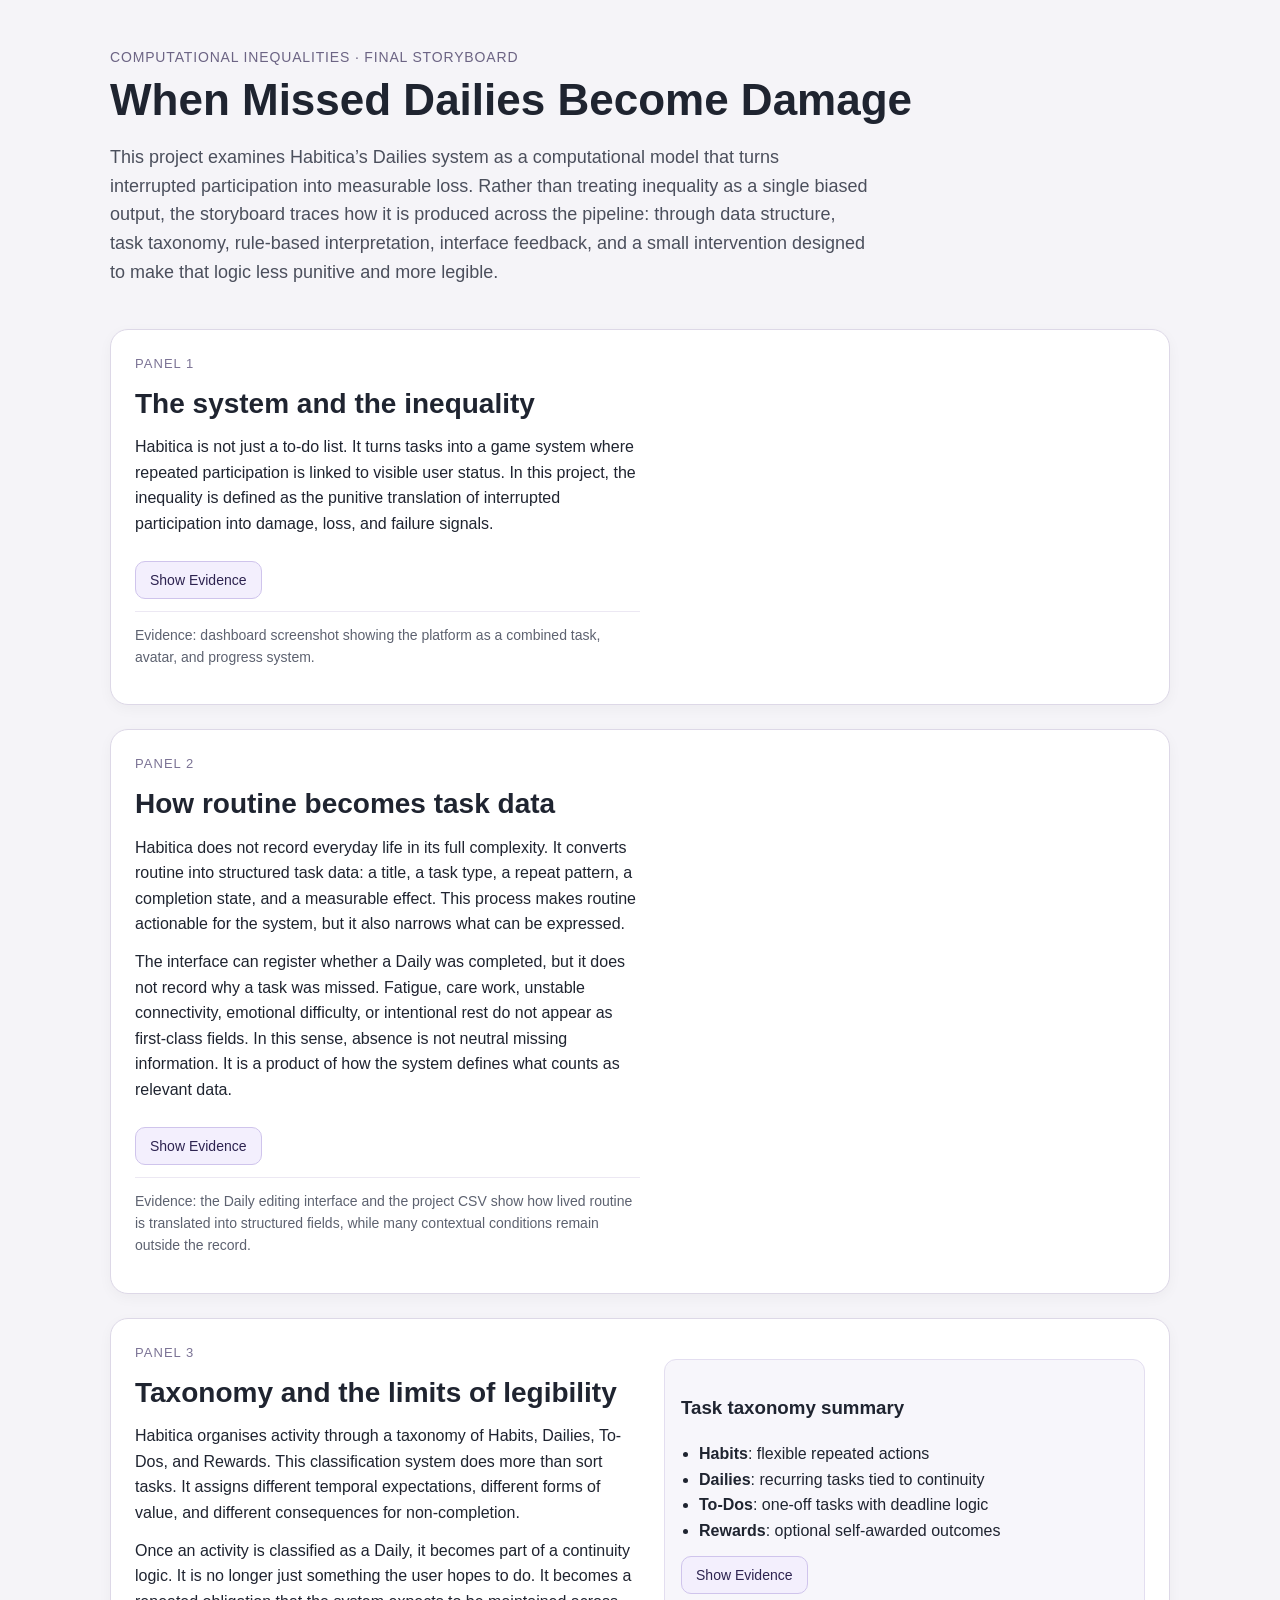
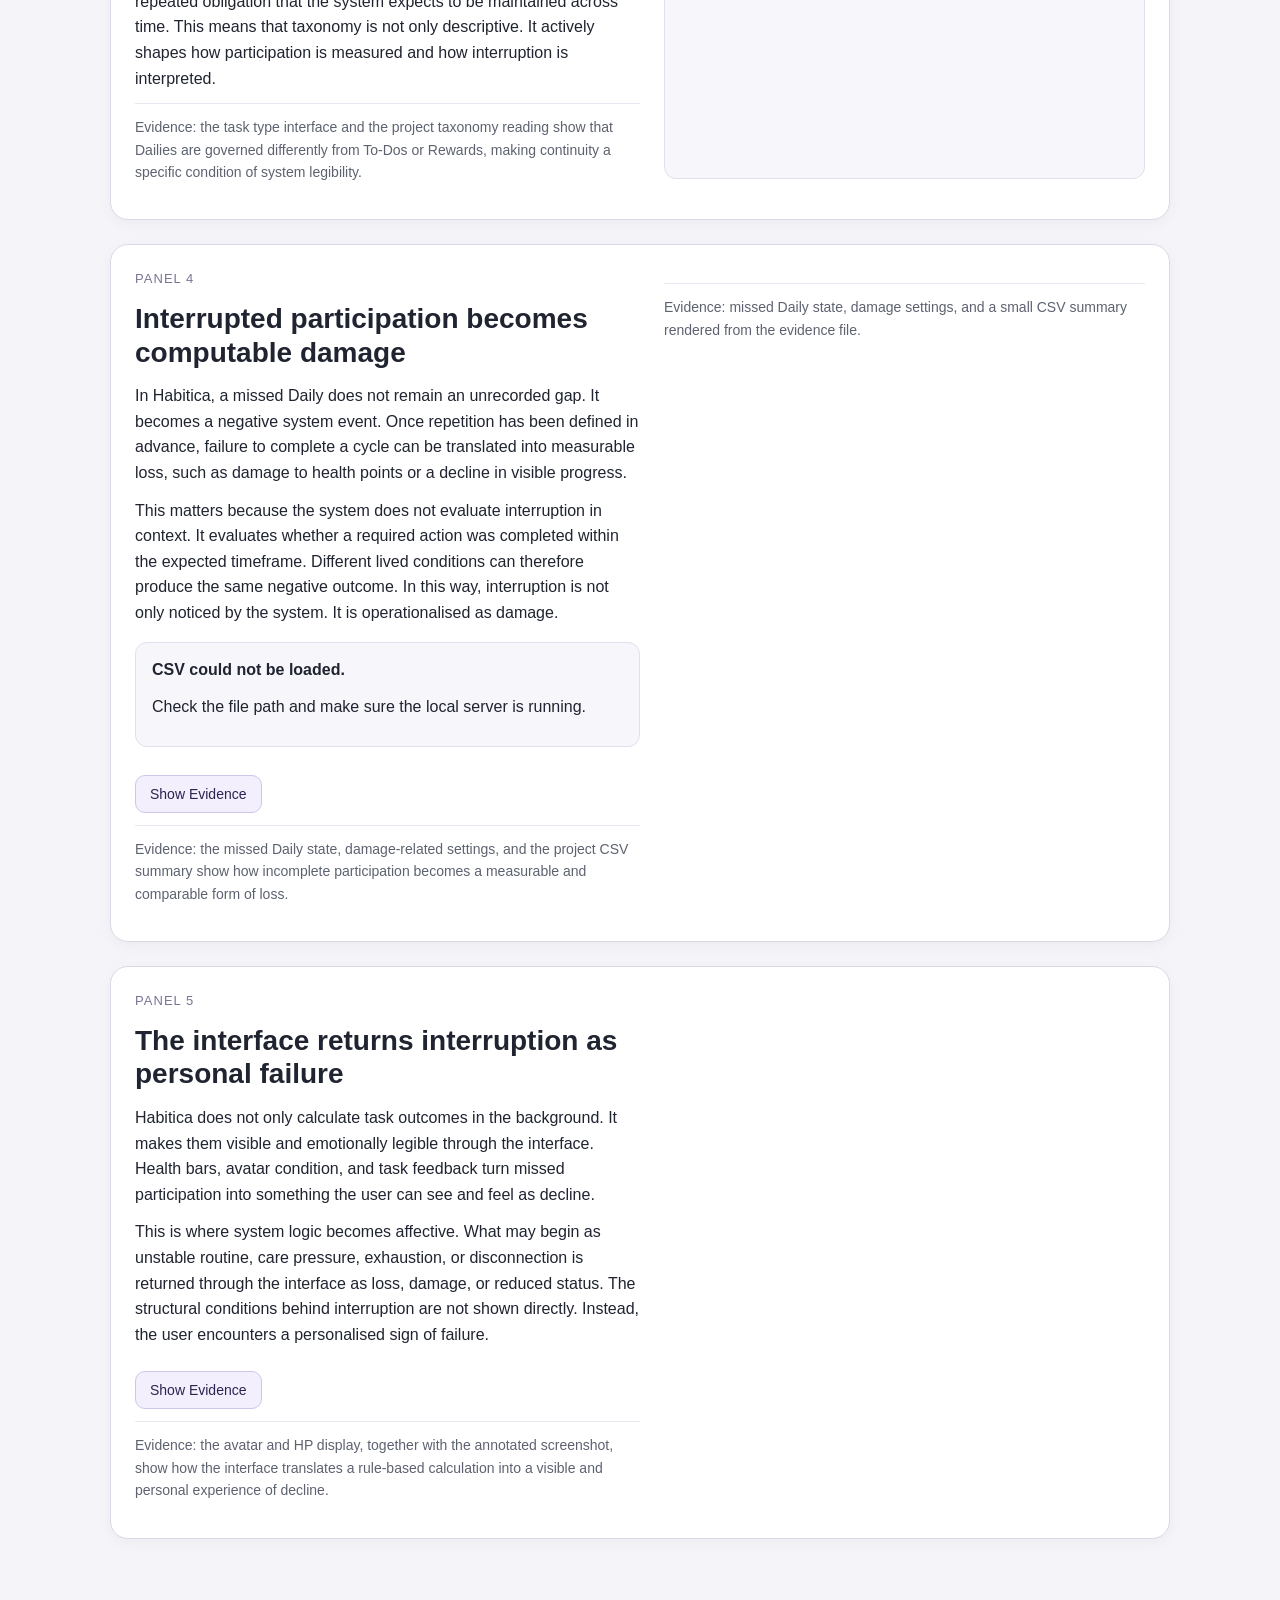
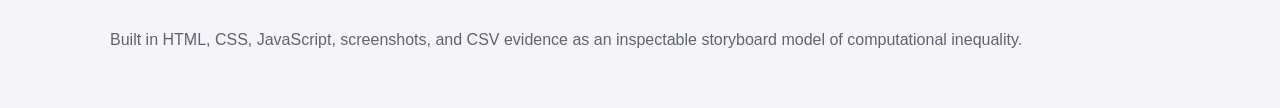
==== index.html @ dac3f4ac "add" ====
<!DOCTYPE html>
<html lang="en">
<head>
    <meta charset="UTF-8" />
    <meta name="viewport" content="width=device-width, initial-scale=1.0" />
    <title>When Missed Dailies Become Damage</title>
    <link rel="stylesheet" href="style.css" />
</head>
<body>
    <header class="site-header">
    <p class="eyebrow">Computational Inequalities · Final Storyboard</p>
    <h1>When Missed Dailies Become Damage</h1>
    <p class="intro">
    This project examines Habitica’s Dailies system as a computational model that turns interrupted participation into measurable loss. Rather than
    treating inequality as a single biased output, the storyboard traces how it is produced across the pipeline: through data structure, task taxonomy,
    rule-based interpretation, interface feedback, and a small intervention designed to make that logic less punitive and more legible.
    </p>
</header>

    <main class="storyboard">
    <section class="panel">
        <div class="panel-text">
        <p class="panel-number">Panel 1</p>
        <h2>The system and the inequality</h2>
        <p>
            Habitica is not just a to-do list. It turns tasks into a game system where repeated participation is linked to visible user status. In this project, the inequality is defined as the punitive translation of interrupted participation into damage, loss, and failure signals.
        </p>
        <button class="toggle-btn" data-target="evidence-1">Show Evidence</button>
        <p class="caption">
            Evidence: dashboard screenshot showing the platform as a combined task, avatar, and progress system.
        </p>
        </div>
        <div class="panel-media hidden-panel" id="evidence-1">
    <img src="00_evidence/screenshots/01_dashboard.png" alt="Habitica dashboard notes" />
</div>
    </section>

    <section class="panel">
        <div class="panel-text">
    <p class="panel-number">Panel 2</p>
    <h2>How routine becomes task data</h2>
    <p>
    Habitica does not record everyday life in its full complexity. It converts
    routine into structured task data: a title, a task type, a repeat pattern,
    a completion state, and a measurable effect. This process makes routine
    actionable for the system, but it also narrows what can be expressed.
    </p>
    <p>
    The interface can register whether a Daily was completed, but it does not
    record why a task was missed. Fatigue, care work, unstable connectivity,
    emotional difficulty, or intentional rest do not appear as first-class
    fields. In this sense, absence is not neutral missing information. It is a
    product of how the system defines what counts as relevant data.
    </p>
    <button class="toggle-btn" data-target="evidence-2">Show Evidence</button>
    <p class="caption">
    Evidence: the Daily editing interface and the project CSV show how lived
    routine is translated into structured fields, while many contextual
    conditions remain outside the record.
    </p>
</div>
        <div class="panel-media two-up hidden-panel" id="evidence-2">
        <img src="00_evidence/screenshots/03_edit_daily.jpg" alt="Edit Daily interface screenshot" />
        <img src="00_evidence/screenshots/02_dailies_list.png" alt="Dailies list screenshot" />
        </div>
    </section>

    <section class="panel">
        <div class="panel-text">
    <p class="panel-number">Panel 3</p>
    <h2>Taxonomy and the limits of legibility</h2>
    <p>
    Habitica organises activity through a taxonomy of Habits, Dailies, To-Dos,
    and Rewards. This classification system does more than sort tasks. It
    assigns different temporal expectations, different forms of value, and
    different consequences for non-completion.
    </p>
    <p>
    Once an activity is classified as a Daily, it becomes part of a continuity
    logic. It is no longer just something the user hopes to do. It becomes a
    repeated obligation that the system expects to be maintained across time.
    This means that taxonomy is not only descriptive. It actively shapes how
    participation is measured and how interruption is interpreted.
    </p>
    <p class="caption">
    Evidence: the task type interface and the project taxonomy reading show that
    Dailies are governed differently from To-Dos or Rewards, making continuity
    a specific condition of system legibility.
    </p>
</div>
        <div class="panel-media hidden-panel" id="evidence-3">
        <img src="00_evidence/screenshots/05_task_types.png" alt="Task types screenshot" />
        </div>
        <div class="mini-stats">
    <h3>Task taxonomy summary</h3>
    <ul>
    <li><strong>Habits</strong>: flexible repeated actions</li>
    <li><strong>Dailies</strong>: recurring tasks tied to continuity</li>
    <li><strong>To-Dos</strong>: one-off tasks with deadline logic</li>
    <li><strong>Rewards</strong>: optional self-awarded outcomes</li>
    </ul>
    <button class="toggle-btn" data-target="evidence-3">Show Evidence</button>
</div>
    </section>

    <section class="panel">
        <div class="panel-text">
    <p class="panel-number">Panel 4</p>
    <h2>Interrupted participation becomes computable damage</h2>
    <p>
    In Habitica, a missed Daily does not remain an unrecorded gap. It becomes a
    negative system event. Once repetition has been defined in advance, failure
    to complete a cycle can be translated into measurable loss, such as damage
    to health points or a decline in visible progress.
    </p>
    <p>
    This matters because the system does not evaluate interruption in context.
    It evaluates whether a required action was completed within the expected
    timeframe. Different lived conditions can therefore produce the same
    negative outcome. In this way, interruption is not only noticed by the
    system. It is operationalised as damage.
    </p>
    <div class="mini-stats" id="csv-summary">
    <p>Loading CSV summary…</p>
    </div>
    <button class="toggle-btn" data-target="evidence-4">Show Evidence</button>
    <p class="caption">
    Evidence: the missed Daily state, damage-related settings, and the project
    CSV summary show how incomplete participation becomes a measurable and
    comparable form of loss.
    </p>
</div>
        <p class="caption">
            Evidence: missed Daily state, damage settings, and a small CSV summary
            rendered from the evidence file.
        </p>
        </div>
        <div class="panel-media two-up hidden-panel" id="evidence-4">
        <img src="00_evidence/screenshots/07_missed_daily_state.png" alt="Missed daily state screenshot" />
        <img src="00_evidence/screenshots/06_settings_pause_damage.jpg" alt="Pause damage setting screenshot" />
        </div>
    </section>

    <section class="panel">
        <div class="panel-text">
    <p class="panel-number">Panel 5</p>
    <h2>The interface returns interruption as personal failure</h2>
    <p>
    Habitica does not only calculate task outcomes in the background. It makes
    them visible and emotionally legible through the interface. Health bars,
    avatar condition, and task feedback turn missed participation into
    something the user can see and feel as decline.
    </p>
    <p>
    This is where system logic becomes affective. What may begin as unstable
    routine, care pressure, exhaustion, or disconnection is returned through
    the interface as loss, damage, or reduced status. The structural conditions
    behind interruption are not shown directly. Instead, the user encounters a
    personalised sign of failure.
    </p>
    <button class="toggle-btn" data-target="evidence-5">Show Evidence</button>
    <p class="caption">
    Evidence: the avatar and HP display, together with the annotated screenshot,
    show how the interface translates a rule-based calculation into a visible
    and personal experience of decline.
    </p>
</div>
        <div class="panel-media two-up hidden-panel" id="evidence-5">
        <img src="00_evidence/screenshots/04_avatar_hp.jpg" alt="Avatar and HP screenshot" />
        <img src="00_evidence/screenshots/08_notes.png" alt="Annotated screenshot" />
        </div>
    </section>
    </main>

    <footer class="site-footer">
    <p>
    Built in HTML, CSS, JavaScript, screenshots, and CSV evidence as an
    inspectable storyboard model of computational inequality.
    </p>
</footer>

    <script src="script.js"></script>
</body>
</html>
---- style.css ----
* {
    box-sizing: border-box;
}

body {
    margin: 0;
    font-family: Arial, Helvetica, sans-serif;
    color: #1f2430;
    background: #f5f4f8;
    line-height: 1.6;
}

.site-header,
.site-footer {
    max-width: 1100px;
    margin: 0 auto;
    padding: 32px 20px 16px;
}

.eyebrow {
    font-size: 14px;
    text-transform: uppercase;
    letter-spacing: 0.06em;
    color: #6c6484;
    margin-bottom: 8px;
}

h1 {
    font-size: 44px;
    line-height: 1.1;
    margin: 0 0 12px;
}

.intro {
    max-width: 760px;
    font-size: 18px;
    color: #4b4f5c;
}

.storyboard {
    max-width: 1100px;
    margin: 0 auto;
    padding: 8px 20px 48px;
}

.panel {
    display: grid;
    grid-template-columns: 1.05fr 1fr;
    gap: 24px;
    background: #ffffff;
    border: 1px solid #ddd8e7;
    border-radius: 18px;
    padding: 24px;
    margin-bottom: 24px;
    box-shadow: 0 4px 14px rgba(0, 0, 0, 0.04);
}

.panel-number {
    font-size: 13px;
    text-transform: uppercase;
    letter-spacing: 0.08em;
    color: #7b7395;
    margin: 0 0 6px;
}

.panel h2 {
    font-size: 28px;
    margin-top: 0;
    margin-bottom: 14px;
    line-height: 1.2;
}

.panel-text p {
    margin-top: 0;
    margin-bottom: 12px;
}

.caption {
    font-size: 14px;
    color: #5d6270;
    border-top: 1px solid #ece8f3;
    padding-top: 12px;
}

.panel-media {
    display: flex;
    align-items: center;
    justify-content: center;
}

.panel-media img {
    width: 100%;
    max-height: 460px;
    object-fit: contain;
    border: 1px solid #e8e3ef;
    border-radius: 12px;
    background: #faf9fc;
}

.two-up {
    display: grid;
    grid-template-columns: 1fr;
    gap: 14px;
}

.mini-stats {
    background: #f7f6fb;
    border: 1px solid #e3def0;
    border-radius: 12px;
    padding: 14px 16px;
    margin: 16px 0;
}

.mini-stats ul {
    margin: 8px 0 0;
    padding-left: 18px;
}

.intervention {
    border-color: #cfc4ec;
    background: #fcfbff;
}

.toc-box {
    background: #f3effd;
    border-left: 5px solid #7a5fd1;
    padding: 14px 16px;
    border-radius: 10px;
    margin: 16px 0;
}

.toc-box h3 {
    margin-top: 0;
    margin-bottom: 8px;
}

.before-after {
    display: grid;
    grid-template-columns: 1fr 1fr;
    gap: 16px;
    width: 100%;
}

.mock-card {
    border: 1px solid #ddd8e7;
    border-radius: 14px;
    padding: 18px;
    background: #ffffff;
    min-height: 200px;
}

.mock-card h3 {
    margin-top: 0;
}

.site-footer {
    padding-top: 0;
    padding-bottom: 40px;
    color: #5f6470;
}

@media (max-width: 860px) {
    .panel {
    grid-template-columns: 1fr;
    }

    .before-after {
    grid-template-columns: 1fr;
    }

    h1 {
    font-size: 34px;
    }

    .panel h2 {
    font-size: 24px;
    }
}
.hidden-panel {
  display: none;
}

.toggle-btn,
.switch-btn {
  margin: 12px 10px 12px 0;
  padding: 10px 14px;
  border: 1px solid #cfc4ec;
  border-radius: 10px;
  background: #f3effd;
  color: #2d2350;
  cursor: pointer;
  font-size: 14px;
}

.toggle-btn:hover,
.switch-btn:hover {
  background: #e8e0fb;
}

.toggle-btn.active,
.switch-btn.active {
  background: #dcd0fb;
}
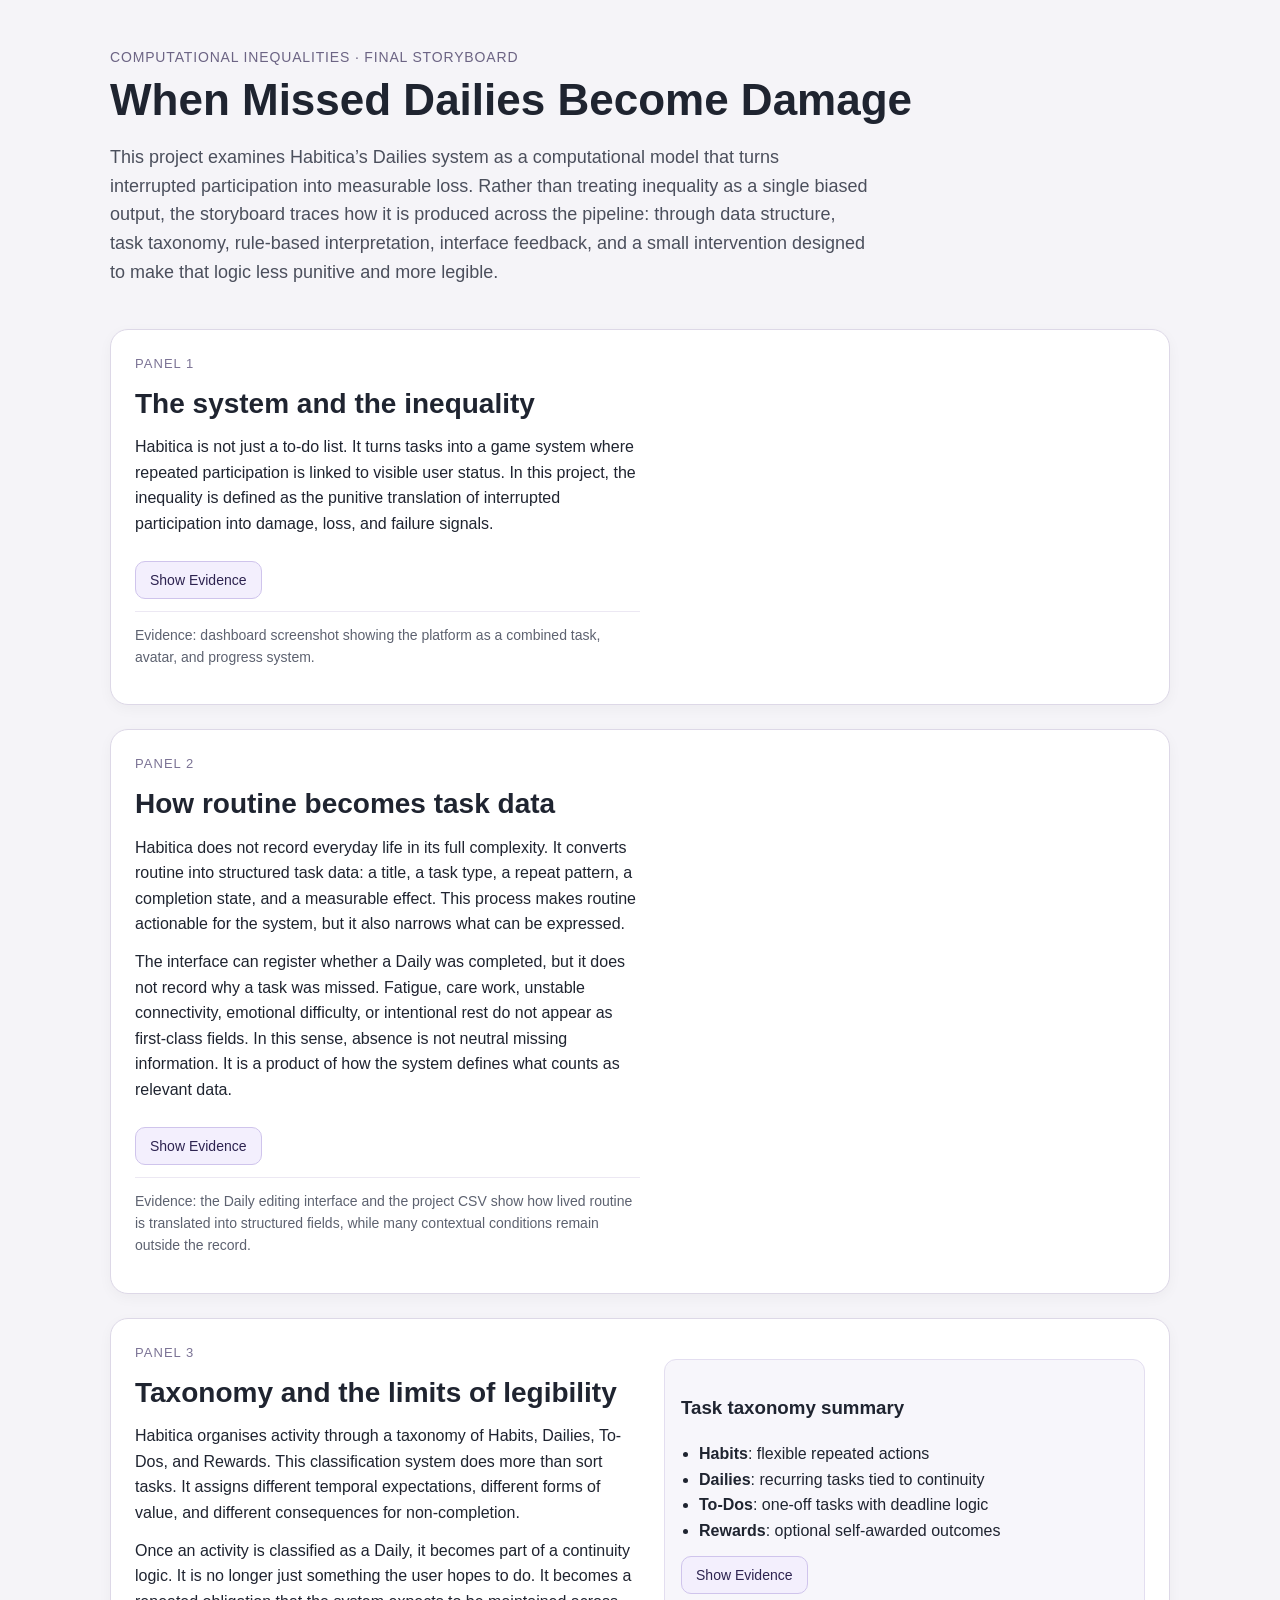
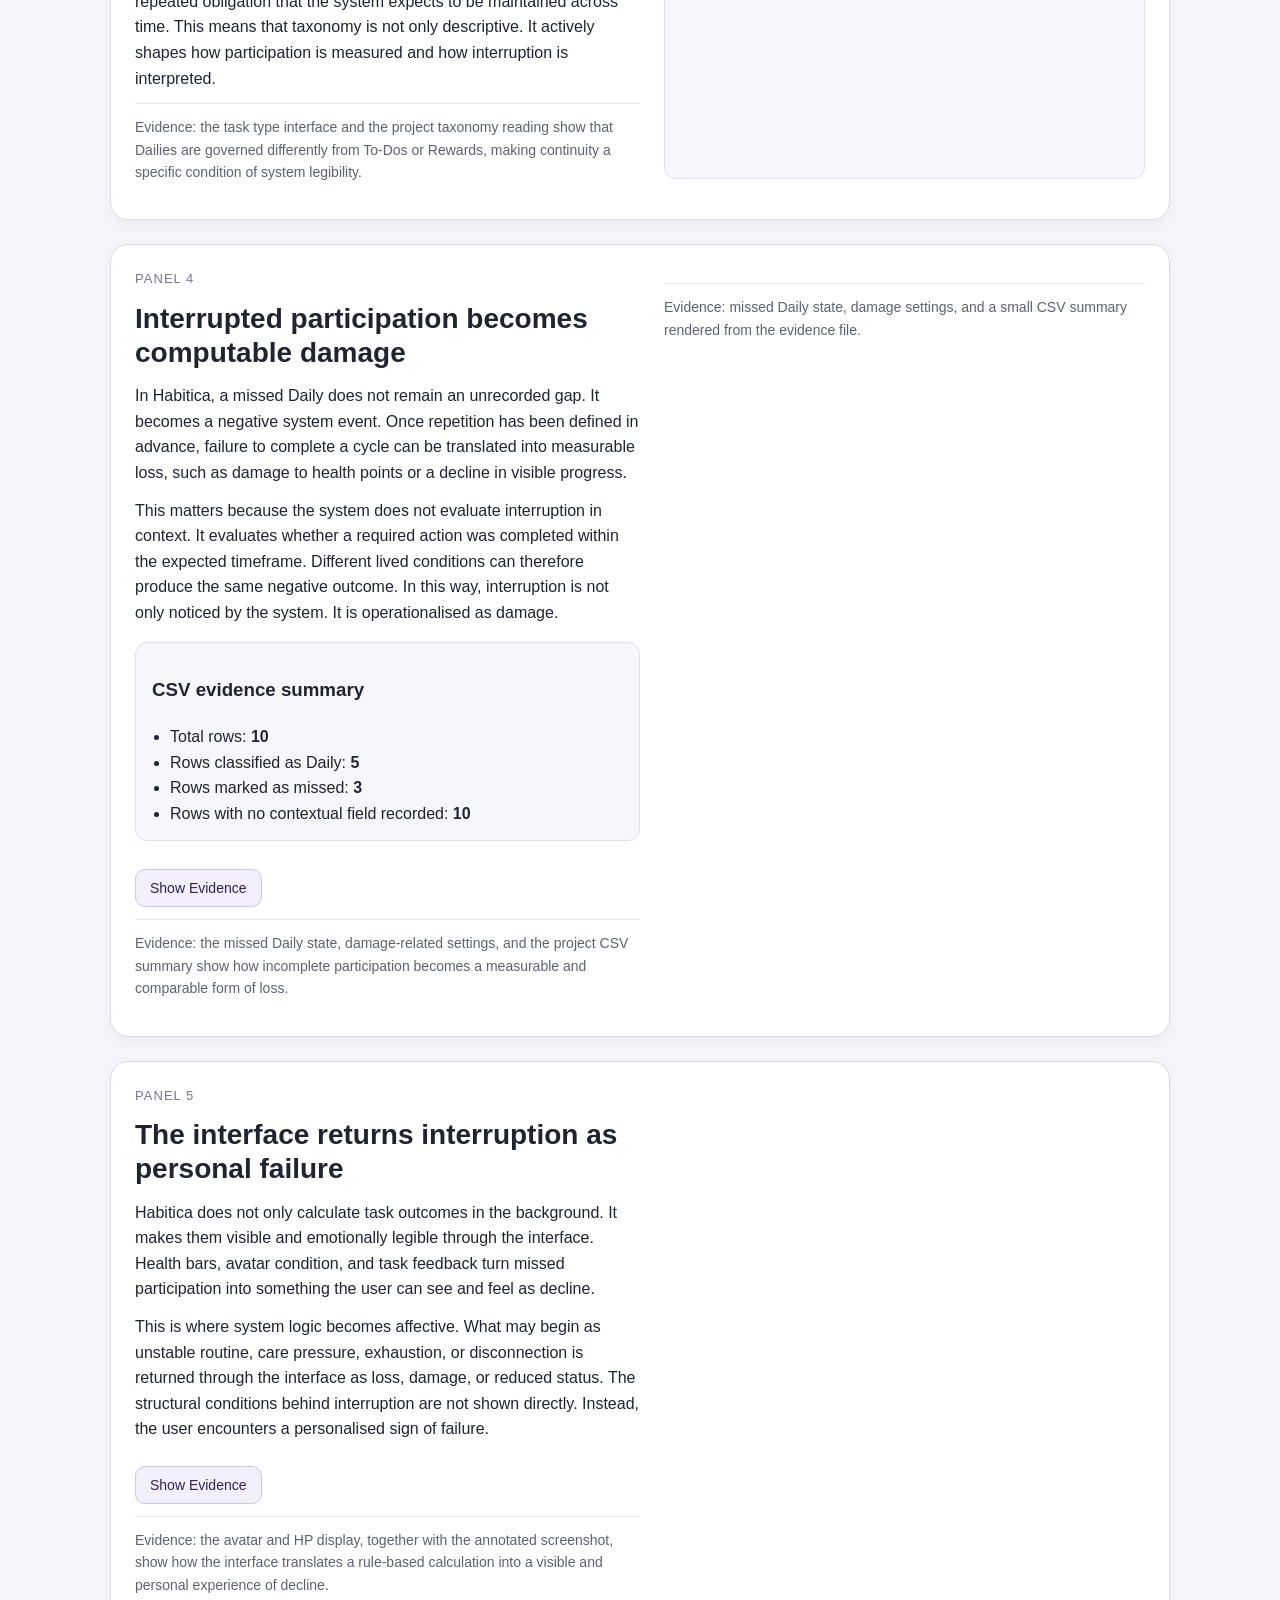
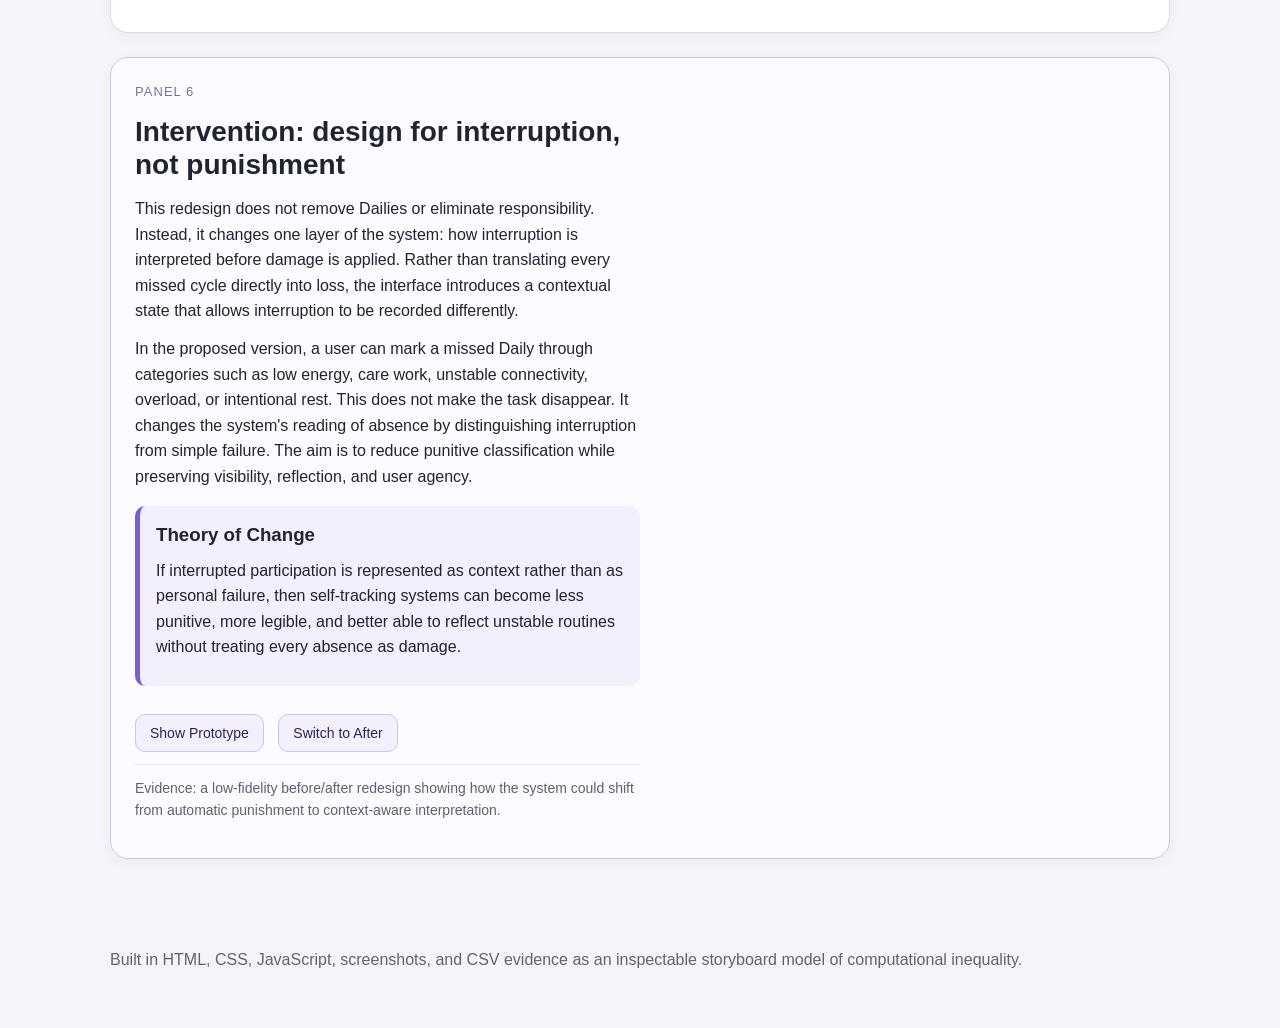
==== commit a307c36d: "1" ====
--- a/index.html
+++ b/index.html
@@ -31,7 +31,7 @@
         </p>
         </div>
         <div class="panel-media hidden-panel" id="evidence-1">
-    <img src="00_evidence/screenshots/01_dashboard.png" alt="Habitica dashboard notes" />
+    <img src="screenshots/01_dashboard.png" alt="Habitica dashboard notes" />
 </div>
     </section>
 
@@ -170,6 +170,61 @@
         <img src="00_evidence/screenshots/08_notes.png" alt="Annotated screenshot" />
         </div>
     </section>
+    <section class="panel intervention">
+  <div class="panel-text">
+    <p class="panel-number">Panel 6</p>
+    <h2>Intervention: design for interruption, not punishment</h2>
+    <p>
+      This redesign does not remove Dailies or eliminate responsibility. Instead,
+      it changes one layer of the system: how interruption is interpreted before
+      damage is applied. Rather than translating every missed cycle directly into
+      loss, the interface introduces a contextual state that allows interruption
+      to be recorded differently.
+    </p>
+    <p>
+      In the proposed version, a user can mark a missed Daily through categories
+      such as low energy, care work, unstable connectivity, overload, or
+      intentional rest. This does not make the task disappear. It changes the
+      system's reading of absence by distinguishing interruption from simple
+      failure. The aim is to reduce punitive classification while preserving
+      visibility, reflection, and user agency.
+    </p>
+    <div class="toc-box">
+      <h3>Theory of Change</h3>
+      <p>
+        If interrupted participation is represented as context rather than as
+        personal failure, then self-tracking systems can become less punitive,
+        more legible, and better able to reflect unstable routines without
+        treating every absence as damage.
+      </p>
+    </div>
+    <button class="toggle-btn" data-target="evidence-6">Show Prototype</button>
+    <button class="switch-btn" id="switch-mode-btn">Switch to After</button>
+    <p class="caption">
+      Evidence: a low-fidelity before/after redesign showing how the system could
+      shift from automatic punishment to context-aware interpretation.
+    </p>
+  </div>
+
+  <div class="panel-media hidden-panel" id="evidence-6">
+    <div class="before-after">
+      <div class="mock-card" id="before-card">
+        <h3>Before</h3>
+        <p><strong>Missed Daily</strong></p>
+        <p>Status: HP damage applied automatically</p>
+        <p>System reading: continuity has failed</p>
+        <p>User experience: loss is personalized as decline</p>
+      </div>
+      <div class="mock-card hidden-panel" id="after-card">
+        <h3>After</h3>
+        <p><strong>Interrupted Daily</strong></p>
+        <p>Status: context logged before penalty</p>
+        <p>System reading: absence is differentiated</p>
+        <p>User experience: interruption is visible without immediate punishment</p>
+      </div>
+    </div>
+  </div>
+</section>
     </main>
 
     <footer class="site-footer">
